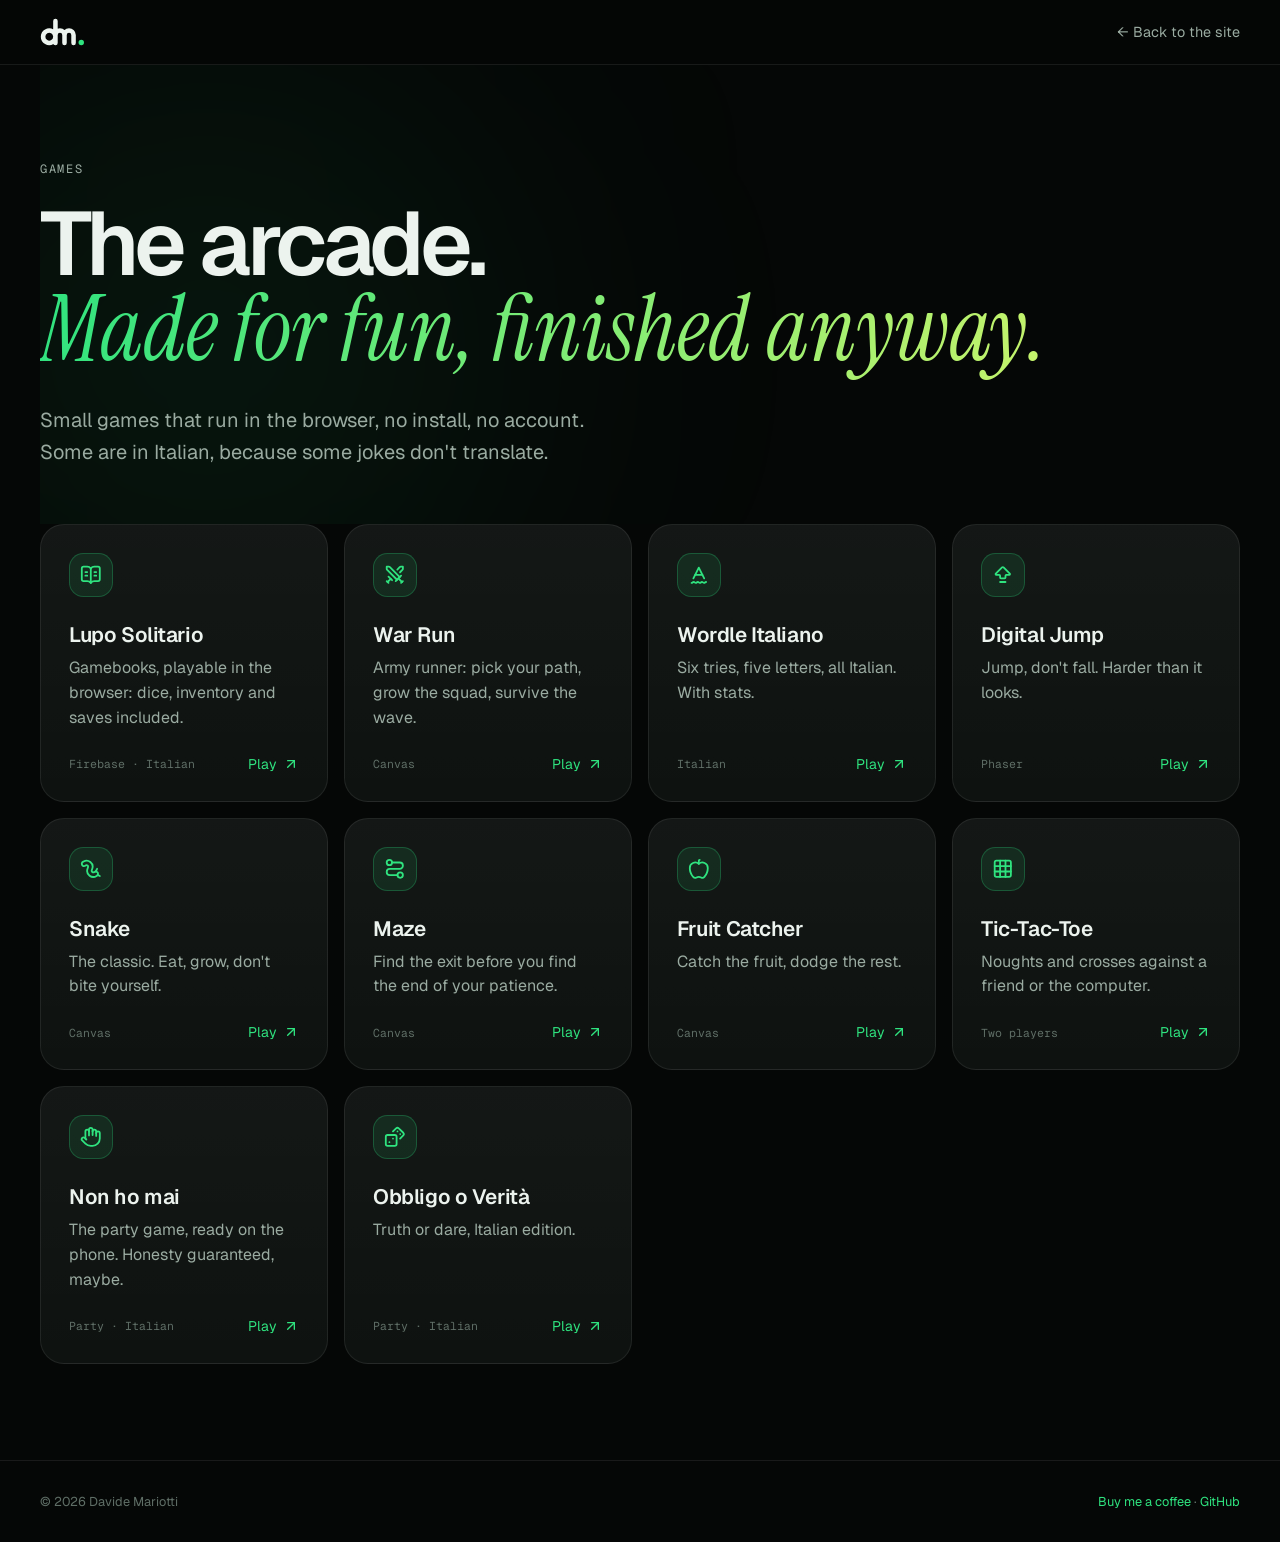
==== index.html @ 3643da19 "Back to the site leads to the Italian home for Italian readers; Wordle's Enter key fits on phones an" ====
<!doctype html>
<html lang="en">
<head>
  <meta charset="utf-8">
  <meta name="viewport" content="width=device-width, initial-scale=1">
  <title>Games · Davide Mariotti</title>
  <meta name="description" content="Small browser games by Davide Mariotti: Lupo Solitario gamebooks, War Run, a Wordle in Italian, Snake, Maze and party games.">
  <link rel="canonical" href="https://davide-mariotti.github.io/games/">
  <meta property="og:title" content="Games · Davide Mariotti">
  <meta property="og:description" content="Small browser games: gamebooks, runners, puzzles and party games.">
  <meta property="og:image" content="https://davide-mariotti.github.io/og.png">
  <meta name="theme-color" content="#050706">
  <link rel="icon" href="/favicon.svg" type="image/svg+xml">
  <link rel="icon" href="/favicon.ico" sizes="32x32">
  <link rel="preconnect" href="https://fonts.googleapis.com">
  <link rel="preconnect" href="https://fonts.gstatic.com" crossorigin>
  <link href="https://fonts.googleapis.com/css2?family=Geist:wght@400..700&family=Geist+Mono&family=Instrument+Serif:ital@1&display=swap" rel="stylesheet">
  <style>
    :root { --bg:#050706; --surface:#0b0f0d; --line:rgb(255 255 255 / .08); --ink:#ecf3ee; --muted:#9aaba1; --faint:#5f6e66; --accent:#2fe37f; --lime:#c6f36b; }
    * { box-sizing: border-box; margin: 0; }
    html { background: var(--bg); color: var(--ink); font-family: Geist, system-ui, sans-serif; -webkit-font-smoothing: antialiased; color-scheme: dark; }
    html, body { overflow-x: clip; }
    body { min-height: 100svh; }
    a { color: inherit; text-decoration: none; }
    :focus-visible { outline: 2px solid var(--accent); outline-offset: 3px; border-radius: 6px; }
    .wrap { width: min(1200px, 100% - 2.5rem); margin-inline: auto; }
    header { position: sticky; top: 0; z-index: 10; background: rgb(5 7 6 / .75); backdrop-filter: blur(14px); border-bottom: 1px solid var(--line); }
    header .wrap { display: flex; align-items: center; justify-content: space-between; height: 64px; }
    .logo svg { height: 28px; display: block; }
    .back { font-size: .9rem; color: var(--muted); } .back:hover { color: var(--ink); }
    .kicker { font: .75rem "Geist Mono", monospace; letter-spacing: .14em; text-transform: uppercase; color: var(--muted); }
    .hero { padding: 6rem 0 3.5rem; position: relative; overflow: hidden; }
    .hero::before { content: ""; position: absolute; left: -10%; top: 0; width: 36rem; height: 36rem; max-width: 100%; border-radius: 50%; background: rgb(47 227 127 / .08); filter: blur(140px); z-index: -1; }
    h1 { font-size: clamp(2.6rem, 7vw, 6.5rem); line-height: .95; letter-spacing: -.05em; font-weight: 600; margin-top: 1.5rem; }
    .serif { font-family: "Instrument Serif", serif; font-style: italic; font-weight: 400; letter-spacing: 0; background: linear-gradient(100deg, var(--accent), var(--lime)); -webkit-background-clip: text; background-clip: text; color: transparent; }
    .lead { margin-top: 2rem; max-width: 36rem; font-size: clamp(1.05rem, 1.6vw, 1.25rem); line-height: 1.6; color: var(--muted); }
    .grid { display: grid; gap: 1rem; grid-template-columns: repeat(auto-fill, minmax(260px, 1fr)); padding-bottom: 6rem; }
    .card { position: relative; display: flex; flex-direction: column; padding: 1.75rem; border-radius: 1.5rem; border: 1px solid var(--line); background: linear-gradient(180deg, rgb(255 255 255 / .035), rgb(255 255 255 / .01)), var(--surface); overflow: hidden; isolation: isolate; transition: transform .4s cubic-bezier(.16,1,.3,1), border-color .3s; }
    .card::before { content: ""; position: absolute; inset: 0; z-index: -1; opacity: 0; transition: opacity .4s; background: radial-gradient(420px circle at var(--x, 50%) var(--y, 0%), rgb(47 227 127 / .13), transparent 45%); }
    .card:hover { transform: translateY(-3px); border-color: rgb(47 227 127 / .28); } .card:hover::before { opacity: 1; }
    .tile { display: grid; place-items: center; width: 2.75rem; height: 2.75rem; border-radius: .9rem; background: rgb(47 227 127 / .1); border: 1px solid rgb(47 227 127 / .25); color: var(--accent); transition: transform .5s cubic-bezier(.16,1,.3,1); }
    .card:hover .tile { transform: rotate(-6deg) scale(1.1); }
    .i { width: 1.35rem; height: 1.35rem; } .i.s { width: 1rem; height: 1rem; }
    h2 { margin-top: 1.5rem; font-size: 1.3rem; font-weight: 600; letter-spacing: -.02em; }
    .card p { margin-top: .5rem; color: var(--muted); line-height: 1.55; }
    .meta { margin-top: auto; padding-top: 1.5rem; display: flex; align-items: center; gap: .4rem; font-size: .875rem; color: var(--accent); }
    .tag { margin-right: auto; font: .72rem "Geist Mono", monospace; color: var(--faint); }
    footer { border-top: 1px solid var(--line); padding: 2rem 0; font-size: .8rem; color: var(--faint); }
    footer .wrap { display: flex; flex-wrap: wrap; gap: .5rem 1.5rem; justify-content: space-between; }
    footer a { color: var(--accent); }
    @media (prefers-reduced-motion: reduce) { * { transition: none !important; } }
  </style>
</head>
<body>
  <header><div class="wrap">
    <a class="logo" href="/" aria-label="Davide Mariotti, home"><svg viewBox="7.5 12.5 108.8 68" role="img" aria-label="dm."><path d="M45,20V73M45,58A15,15 0 1 1 45,57.99M45,54A11,11 0 0 1 67,54V73M67,54A11,11 0 0 1 89,54V73" fill="none" stroke="#ecf3ee" stroke-width="11" stroke-linecap="round" stroke-linejoin="round"/><circle cx="107.7" cy="71.9" r="6.6" fill="#2fe37f"/></svg></a>
    <a class="back" href="/" data-en="&larr; Back to the site" data-it="&larr; Torna al sito">&larr; Back to the site</a>
  </div></header>
  <main class="wrap">
    <section class="hero">
      <p class="kicker" data-en="Games" data-it="Giochi">Games</p>
      <h1><span data-en="The arcade." data-it="La sala giochi.">The arcade.</span><br><span class="serif" data-en="Made for fun, finished anyway." data-it="Fatti per gioco, finiti comunque.">Made for fun, finished anyway.</span></h1>
      <p class="lead" data-en="Small games that run in the browser, no install, no account. Some are in Italian, because some jokes don&#39;t translate." data-it="Piccoli giochi che girano nel browser, senza installare niente e senza account. Alcuni sono in italiano, perché certe battute non si traducono.">Small games that run in the browser, no install, no account. Some are in Italian, because some jokes don't translate.</p>
    </section>
    <section class="grid">
    <a class="card" href="LupoSolitario/">
      <span class="tile"><svg aria-hidden="true" class="i"
  class="lucide lucide-book-open-text"
  xmlns="http://www.w3.org/2000/svg"
  
  
  viewBox="0 0 24 24"
  fill="none"
  stroke="currentColor"
  stroke-width="2"
  stroke-linecap="round"
  stroke-linejoin="round"
>
  <path d="M12 5v16" />
  <path d="M16 13h2" />
  <path d="M16 9h2" />
  <path d="M20.001 19A2 2 0 0022 17V5a2 2 0 00-1.999-2L16 3.002A5 5 0 0012 5a5 5 0 00-4-2H4a2 2 0 00-2 2v12a2 2 0 001.999 2H8a5 5 0 014 2 5 5 0 014-2z" />
  <path d="M6 13h2" />
  <path d="M6 9h2" />
</svg></span>
      <h2>Lupo Solitario</h2>
      <p data-en="Gamebooks, playable in the browser: dice, inventory and saves included." data-it="I librogame, giocabili nel browser: dadi, inventario e salvataggi compresi.">Gamebooks, playable in the browser: dice, inventory and saves included.</p>
      <span class="meta"><span class="tag">Firebase · Italian</span><span data-en="Play" data-it="Gioca">Play</span><svg aria-hidden="true" class="i s"
  class="lucide lucide-arrow-up-right"
  xmlns="http://www.w3.org/2000/svg"
  
  
  viewBox="0 0 24 24"
  fill="none"
  stroke="currentColor"
  stroke-width="2"
  stroke-linecap="round"
  stroke-linejoin="round"
>
  <path d="M7 7h10v10" />
  <path d="M7 17 17 7" />
</svg></span>
    </a>
    <a class="card" href="war-run/">
      <span class="tile"><svg aria-hidden="true" class="i"
  class="lucide lucide-swords"
  xmlns="http://www.w3.org/2000/svg"
  
  
  viewBox="0 0 24 24"
  fill="none"
  stroke="currentColor"
  stroke-width="2"
  stroke-linecap="round"
  stroke-linejoin="round"
>
  <path d="m13 19 6-6" />
  <path d="M14.5 17.5 3.586 6.586A2 2 0 013 5.172V3h2.172a2 2 0 011.414.586L17.5 14.5" />
  <path d="m14.828 6.172 2.586-2.586A2 2 0 0118.828 3H21v2.172a2 2 0 01-.586 1.414l-2.586 2.586" />
  <path d="m16 16 4 4" />
  <path d="m19 21 2-2" />
  <path d="m5 14 4 4" />
  <path d="m5 21-2-2" />
  <path d="M7.5 16.5 4 20" />
</svg></span>
      <h2>War Run</h2>
      <p data-en="Army runner: pick your path, grow the squad, survive the wave." data-it="Runner militare: scegli la strada, ingrandisci la squadra, sopravvivi all&#39;ondata.">Army runner: pick your path, grow the squad, survive the wave.</p>
      <span class="meta"><span class="tag">Canvas</span><span data-en="Play" data-it="Gioca">Play</span><svg aria-hidden="true" class="i s"
  class="lucide lucide-arrow-up-right"
  xmlns="http://www.w3.org/2000/svg"
  
  
  viewBox="0 0 24 24"
  fill="none"
  stroke="currentColor"
  stroke-width="2"
  stroke-linecap="round"
  stroke-linejoin="round"
>
  <path d="M7 7h10v10" />
  <path d="M7 17 17 7" />
</svg></span>
    </a>
    <a class="card" href="wordle/">
      <span class="tile"><svg aria-hidden="true" class="i"
  class="lucide lucide-spell-check-2"
  xmlns="http://www.w3.org/2000/svg"
  
  
  viewBox="0 0 24 24"
  fill="none"
  stroke="currentColor"
  stroke-width="2"
  stroke-linecap="round"
  stroke-linejoin="round"
>
  <path d="m6 16 6-12 6 12" />
  <path d="M8 12h8" />
  <path d="M4 21c1.1 0 1.1-1 2.3-1s1.1 1 2.3 1c1.1 0 1.1-1 2.3-1 1.1 0 1.1 1 2.3 1 1.1 0 1.1-1 2.3-1 1.1 0 1.1 1 2.3 1 1.1 0 1.1-1 2.3-1" />
</svg></span>
      <h2>Wordle Italiano</h2>
      <p data-en="Six tries, five letters, all Italian. With stats." data-it="Sei tentativi, cinque lettere, tutto in italiano. Con le statistiche.">Six tries, five letters, all Italian. With stats.</p>
      <span class="meta"><span class="tag">Italian</span><span data-en="Play" data-it="Gioca">Play</span><svg aria-hidden="true" class="i s"
  class="lucide lucide-arrow-up-right"
  xmlns="http://www.w3.org/2000/svg"
  
  
  viewBox="0 0 24 24"
  fill="none"
  stroke="currentColor"
  stroke-width="2"
  stroke-linecap="round"
  stroke-linejoin="round"
>
  <path d="M7 7h10v10" />
  <path d="M7 17 17 7" />
</svg></span>
    </a>
    <a class="card" href="jump/">
      <span class="tile"><svg aria-hidden="true" class="i"
  class="lucide lucide-arrow-big-up-dash"
  xmlns="http://www.w3.org/2000/svg"
  
  
  viewBox="0 0 24 24"
  fill="none"
  stroke="currentColor"
  stroke-width="2"
  stroke-linecap="round"
  stroke-linejoin="round"
>
  <path d="M14 16a1 1 0 0 0 1-1v-2a1 1 0 0 1 1-1h3.293a.707.707 0 0 0 .5-1.207l-6.939-6.939a1.207 1.207 0 0 0-1.708 0l-6.94 6.94a.707.707 0 0 0 .5 1.206H8a1 1 0 0 1 1 1v2a1 1 0 0 0 1 1z" />
  <path d="M9 20h6" />
</svg></span>
      <h2>Digital Jump</h2>
      <p data-en="Jump, don&#39;t fall. Harder than it looks." data-it="Salta, non cadere. Più difficile di quanto sembri.">Jump, don&#39;t fall. Harder than it looks.</p>
      <span class="meta"><span class="tag">Phaser</span><span data-en="Play" data-it="Gioca">Play</span><svg aria-hidden="true" class="i s"
  class="lucide lucide-arrow-up-right"
  xmlns="http://www.w3.org/2000/svg"
  
  
  viewBox="0 0 24 24"
  fill="none"
  stroke="currentColor"
  stroke-width="2"
  stroke-linecap="round"
  stroke-linejoin="round"
>
  <path d="M7 7h10v10" />
  <path d="M7 17 17 7" />
</svg></span>
    </a>
    <a class="card" href="snake/">
      <span class="tile"><svg aria-hidden="true" class="i"
  class="lucide lucide-worm"
  xmlns="http://www.w3.org/2000/svg"
  
  
  viewBox="0 0 24 24"
  fill="none"
  stroke="currentColor"
  stroke-width="2"
  stroke-linecap="round"
  stroke-linejoin="round"
>
  <path d="m19 12-1.5 3" />
  <path d="M19.63 18.81 22 20" />
  <path d="M6.47 8.23a1.68 1.68 0 0 1 2.44 1.93l-.64 2.08a6.76 6.76 0 0 0 10.16 7.67l.42-.27a1 1 0 1 0-2.73-4.21l-.42.27a1.76 1.76 0 0 1-2.63-1.99l.64-2.08A6.66 6.66 0 0 0 3.94 3.9l-.7.4a1 1 0 1 0 2.55 4.34z" />
</svg></span>
      <h2>Snake</h2>
      <p data-en="The classic. Eat, grow, don&#39;t bite yourself." data-it="Il classico. Mangia, cresci, non morderti.">The classic. Eat, grow, don&#39;t bite yourself.</p>
      <span class="meta"><span class="tag">Canvas</span><span data-en="Play" data-it="Gioca">Play</span><svg aria-hidden="true" class="i s"
  class="lucide lucide-arrow-up-right"
  xmlns="http://www.w3.org/2000/svg"
  
  
  viewBox="0 0 24 24"
  fill="none"
  stroke="currentColor"
  stroke-width="2"
  stroke-linecap="round"
  stroke-linejoin="round"
>
  <path d="M7 7h10v10" />
  <path d="M7 17 17 7" />
</svg></span>
    </a>
    <a class="card" href="maze/">
      <span class="tile"><svg aria-hidden="true" class="i"
  class="lucide lucide-route"
  xmlns="http://www.w3.org/2000/svg"
  
  
  viewBox="0 0 24 24"
  fill="none"
  stroke="currentColor"
  stroke-width="2"
  stroke-linecap="round"
  stroke-linejoin="round"
>
  <path d="M9 5h8.5a1 1 0 010 7h-11a1 1 0 000 7H15" />
  <circle cx="18" cy="19" r="3" />
  <circle cx="6" cy="5" r="3" />
</svg></span>
      <h2>Maze</h2>
      <p data-en="Find the exit before you find the end of your patience." data-it="Trova l&#39;uscita prima di trovare il limite della pazienza.">Find the exit before you find the end of your patience.</p>
      <span class="meta"><span class="tag">Canvas</span><span data-en="Play" data-it="Gioca">Play</span><svg aria-hidden="true" class="i s"
  class="lucide lucide-arrow-up-right"
  xmlns="http://www.w3.org/2000/svg"
  
  
  viewBox="0 0 24 24"
  fill="none"
  stroke="currentColor"
  stroke-width="2"
  stroke-linecap="round"
  stroke-linejoin="round"
>
  <path d="M7 7h10v10" />
  <path d="M7 17 17 7" />
</svg></span>
    </a>
    <a class="card" href="fruitcatcher/">
      <span class="tile"><svg aria-hidden="true" class="i"
  class="lucide lucide-apple"
  xmlns="http://www.w3.org/2000/svg"
  
  
  viewBox="0 0 24 24"
  fill="none"
  stroke="currentColor"
  stroke-width="2"
  stroke-linecap="round"
  stroke-linejoin="round"
>
  <path d="M12 6.528V3a1 1 0 0 1 1-1h0" />
  <path d="M18.237 21A15 15 0 0 0 22 11a6 6 0 0 0-10-4.472A6 6 0 0 0 2 11a15.1 15.1 0 0 0 3.763 10 3 3 0 0 0 3.648.648 5.5 5.5 0 0 1 5.178 0A3 3 0 0 0 18.237 21" />
</svg></span>
      <h2>Fruit Catcher</h2>
      <p data-en="Catch the fruit, dodge the rest." data-it="Prendi la frutta, evita il resto.">Catch the fruit, dodge the rest.</p>
      <span class="meta"><span class="tag">Canvas</span><span data-en="Play" data-it="Gioca">Play</span><svg aria-hidden="true" class="i s"
  class="lucide lucide-arrow-up-right"
  xmlns="http://www.w3.org/2000/svg"
  
  
  viewBox="0 0 24 24"
  fill="none"
  stroke="currentColor"
  stroke-width="2"
  stroke-linecap="round"
  stroke-linejoin="round"
>
  <path d="M7 7h10v10" />
  <path d="M7 17 17 7" />
</svg></span>
    </a>
    <a class="card" href="tictactoe/">
      <span class="tile"><svg aria-hidden="true" class="i"
  class="lucide lucide-grid-3x3"
  xmlns="http://www.w3.org/2000/svg"
  
  
  viewBox="0 0 24 24"
  fill="none"
  stroke="currentColor"
  stroke-width="2"
  stroke-linecap="round"
  stroke-linejoin="round"
>
  <rect width="18" height="18" x="3" y="3" rx="2" />
  <path d="M3 9h18" />
  <path d="M3 15h18" />
  <path d="M9 3v18" />
  <path d="M15 3v18" />
</svg></span>
      <h2>Tic-Tac-Toe</h2>
      <p data-en="Noughts and crosses against a friend or the computer." data-it="Tris contro un amico o contro il computer.">Noughts and crosses against a friend or the computer.</p>
      <span class="meta"><span class="tag">Two players</span><span data-en="Play" data-it="Gioca">Play</span><svg aria-hidden="true" class="i s"
  class="lucide lucide-arrow-up-right"
  xmlns="http://www.w3.org/2000/svg"
  
  
  viewBox="0 0 24 24"
  fill="none"
  stroke="currentColor"
  stroke-width="2"
  stroke-linecap="round"
  stroke-linejoin="round"
>
  <path d="M7 7h10v10" />
  <path d="M7 17 17 7" />
</svg></span>
    </a>
    <a class="card" href="non-ho-mai/">
      <span class="tile"><svg aria-hidden="true" class="i"
  class="lucide lucide-hand"
  xmlns="http://www.w3.org/2000/svg"
  
  
  viewBox="0 0 24 24"
  fill="none"
  stroke="currentColor"
  stroke-width="2"
  stroke-linecap="round"
  stroke-linejoin="round"
>
  <path d="M18 11V6a2 2 0 0 0-2-2a2 2 0 0 0-2 2" />
  <path d="M14 10V4a2 2 0 0 0-2-2a2 2 0 0 0-2 2v2" />
  <path d="M10 10.5V6a2 2 0 0 0-2-2a2 2 0 0 0-2 2v8" />
  <path d="M18 8a2 2 0 1 1 4 0v6a8 8 0 0 1-8 8h-2c-2.8 0-4.5-.86-5.99-2.34l-3.6-3.6a2 2 0 0 1 2.83-2.82L7 15" />
</svg></span>
      <h2>Non ho mai</h2>
      <p data-en="The party game, ready on the phone. Honesty guaranteed, maybe." data-it="Il gioco da serata, pronto sul telefono. Sincerità garantita, forse.">The party game, ready on the phone. Honesty guaranteed, maybe.</p>
      <span class="meta"><span class="tag">Party · Italian</span><span data-en="Play" data-it="Gioca">Play</span><svg aria-hidden="true" class="i s"
  class="lucide lucide-arrow-up-right"
  xmlns="http://www.w3.org/2000/svg"
  
  
  viewBox="0 0 24 24"
  fill="none"
  stroke="currentColor"
  stroke-width="2"
  stroke-linecap="round"
  stroke-linejoin="round"
>
  <path d="M7 7h10v10" />
  <path d="M7 17 17 7" />
</svg></span>
    </a>
    <a class="card" href="obbligo-verità/obbligo-verita.html">
      <span class="tile"><svg aria-hidden="true" class="i"
  class="lucide lucide-dices"
  xmlns="http://www.w3.org/2000/svg"
  
  
  viewBox="0 0 24 24"
  fill="none"
  stroke="currentColor"
  stroke-width="2"
  stroke-linecap="round"
  stroke-linejoin="round"
>
  <rect width="12" height="12" x="2" y="10" rx="2" ry="2" />
  <path d="m17.92 14 3.5-3.5a2.24 2.24 0 0 0 0-3l-5-4.92a2.24 2.24 0 0 0-3 0L10 6" />
  <path d="M6 18h.01" />
  <path d="M10 14h.01" />
  <path d="M15 6h.01" />
  <path d="M18 9h.01" />
</svg></span>
      <h2>Obbligo o Verità</h2>
      <p data-en="Truth or dare, Italian edition." data-it="Obbligo o verità, edizione italiana.">Truth or dare, Italian edition.</p>
      <span class="meta"><span class="tag">Party · Italian</span><span data-en="Play" data-it="Gioca">Play</span><svg aria-hidden="true" class="i s"
  class="lucide lucide-arrow-up-right"
  xmlns="http://www.w3.org/2000/svg"
  
  
  viewBox="0 0 24 24"
  fill="none"
  stroke="currentColor"
  stroke-width="2"
  stroke-linecap="round"
  stroke-linejoin="round"
>
  <path d="M7 7h10v10" />
  <path d="M7 17 17 7" />
</svg></span>
    </a>
    </section>
  </main>
  <footer><div class="wrap"><span>&copy; 2026 Davide Mariotti</span><span><a href="https://ko-fi.com/Z0X32ATNHL" data-en="Buy me a coffee" data-it="Offrimi un caffè">Buy me a coffee</a> &middot; <a href="https://github.com/davide-mariotti/games">GitHub</a></span></div></footer>
  <script>
    // Italian browser, Italian page. Everything else reads English.
    if ((navigator.language || "").toLowerCase().startsWith("it")) {
      document.documentElement.lang = "it";
      document.querySelectorAll("[data-it]").forEach((el) => (el.innerHTML = el.dataset.it));
      document.querySelectorAll('a[href="/"]').forEach((a) => (a.href = "/it/"));
    }
    document.querySelectorAll(".card").forEach((c) => c.addEventListener("pointermove", (e) => {
      const r = c.getBoundingClientRect();
      c.style.setProperty("--x", e.clientX - r.left + "px");
      c.style.setProperty("--y", e.clientY - r.top + "px");
    }));
  </script>
</body>
</html>
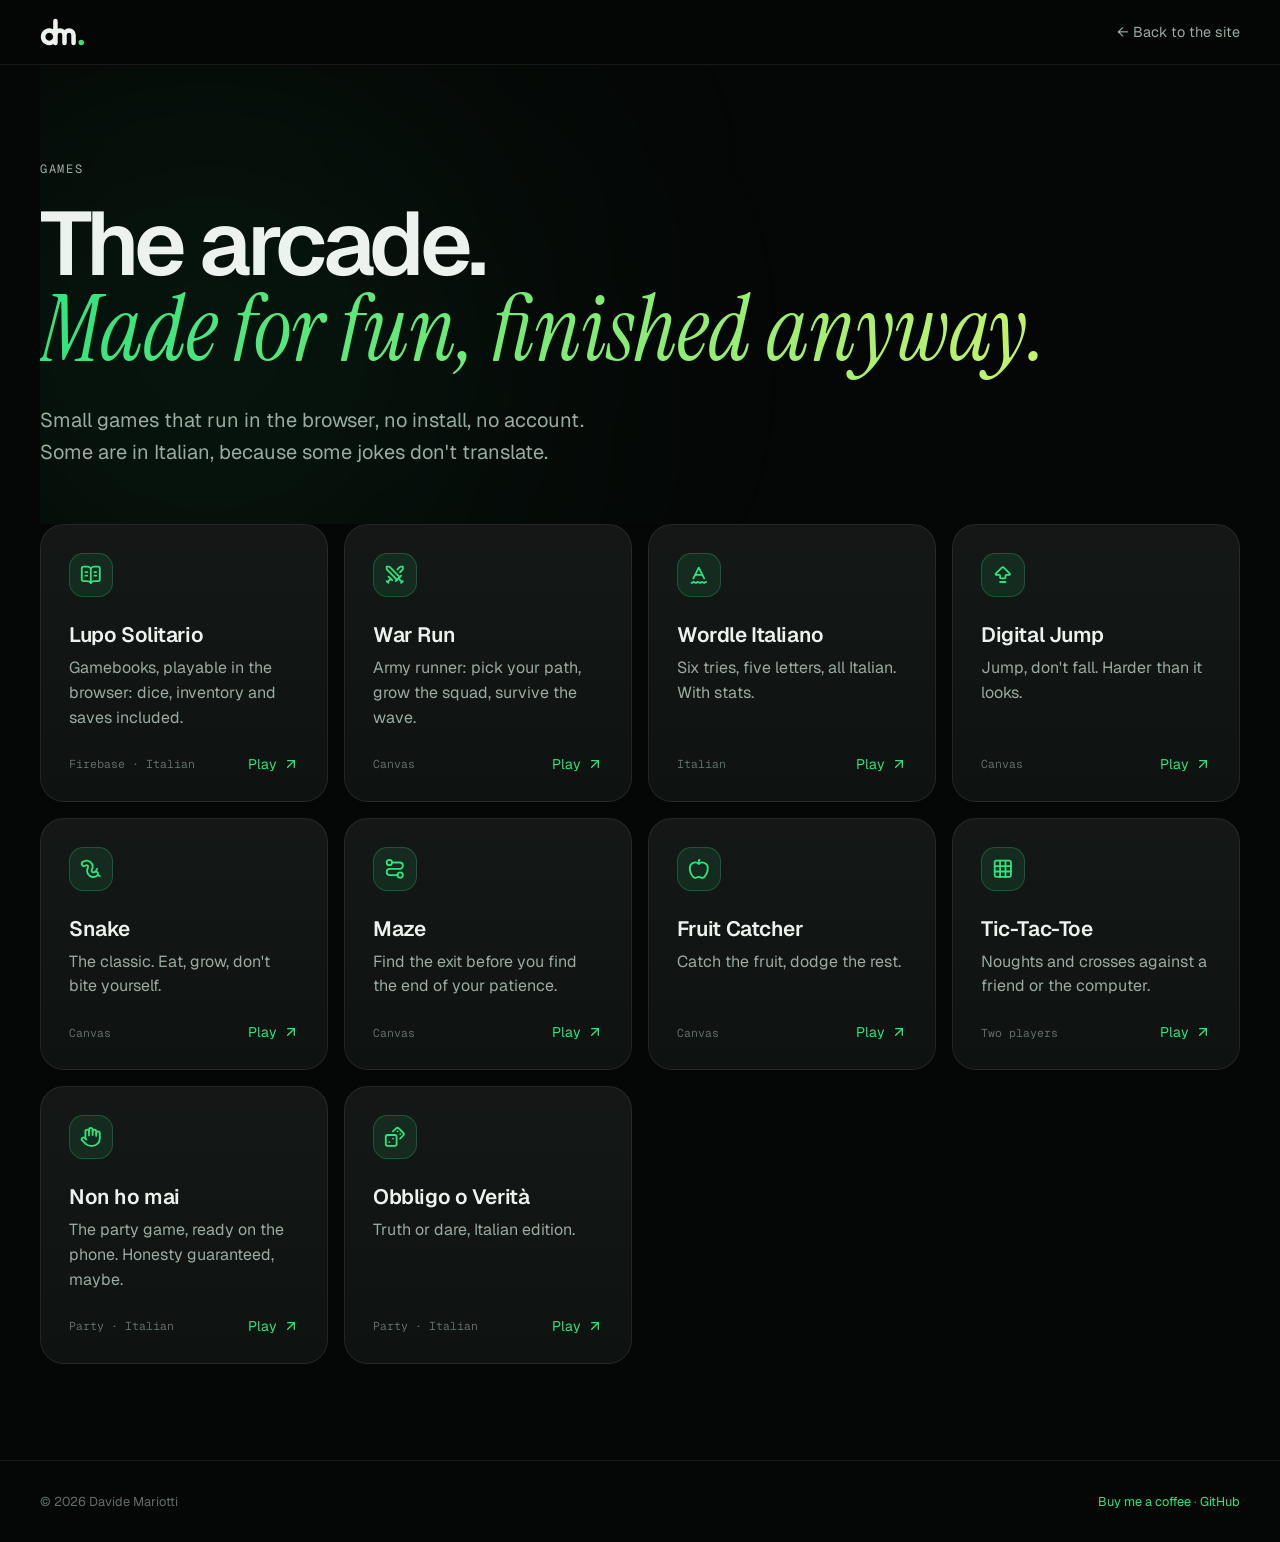
==== commit c96dfcb3: "Digital Jump rebuilt with touch controls, springs, rockets and bugs; Fruit Catcher and Jump now shar" ====
--- a/index.html
+++ b/index.html
@@ -194,7 +194,7 @@
 </svg></span>
       <h2>Digital Jump</h2>
       <p data-en="Jump, don&#39;t fall. Harder than it looks." data-it="Salta, non cadere. Più difficile di quanto sembri.">Jump, don&#39;t fall. Harder than it looks.</p>
-      <span class="meta"><span class="tag">Phaser</span><span data-en="Play" data-it="Gioca">Play</span><svg aria-hidden="true" class="i s"
+      <span class="meta"><span class="tag">Canvas</span><span data-en="Play" data-it="Gioca">Play</span><svg aria-hidden="true" class="i s"
   class="lucide lucide-arrow-up-right"
   xmlns="http://www.w3.org/2000/svg"
   
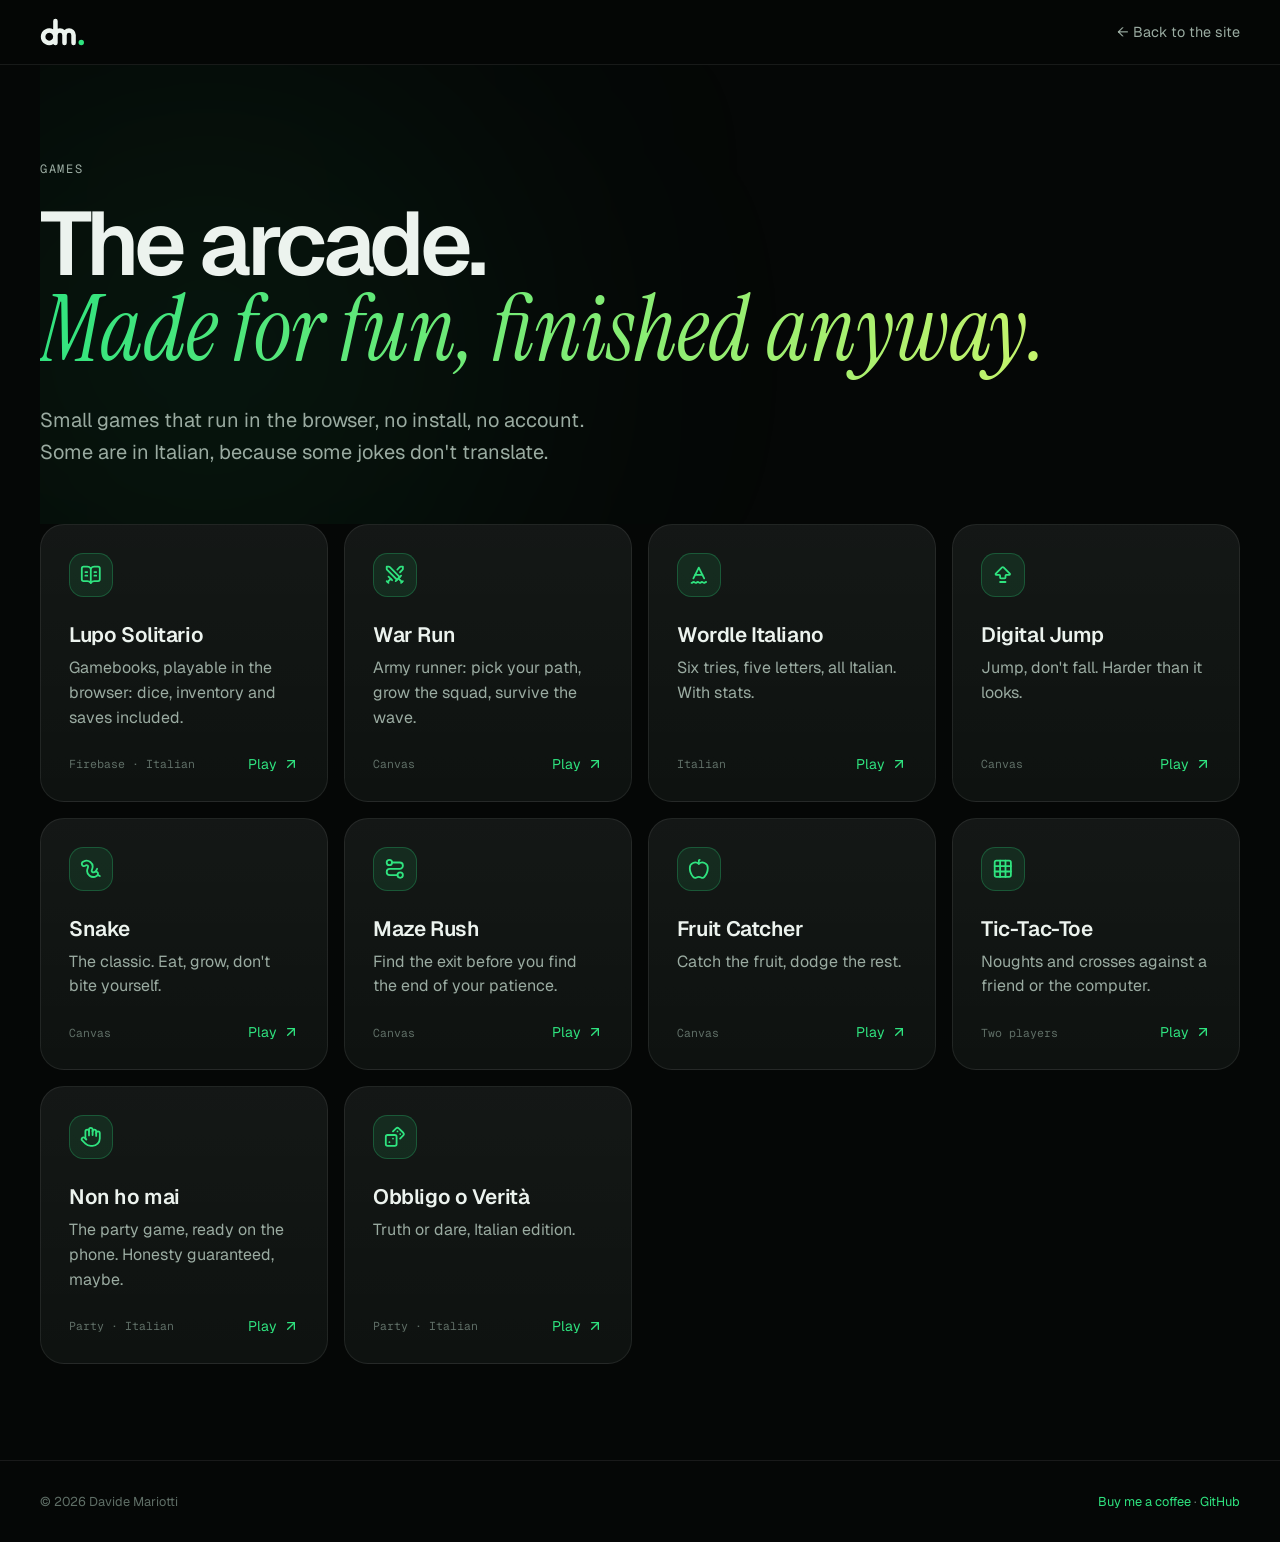
==== commit c29a4e56: "Maze rebuilt as Maze Rush: a race against the clock through ever bigger mazes, with keys, bugs, gems" ====
--- a/index.html
+++ b/index.html
@@ -262,7 +262,7 @@
   <circle cx="18" cy="19" r="3" />
   <circle cx="6" cy="5" r="3" />
 </svg></span>
-      <h2>Maze</h2>
+      <h2>Maze Rush</h2>
       <p data-en="Find the exit before you find the end of your patience." data-it="Trova l&#39;uscita prima di trovare il limite della pazienza.">Find the exit before you find the end of your patience.</p>
       <span class="meta"><span class="tag">Canvas</span><span data-en="Play" data-it="Gioca">Play</span><svg aria-hidden="true" class="i s"
   class="lucide lucide-arrow-up-right"
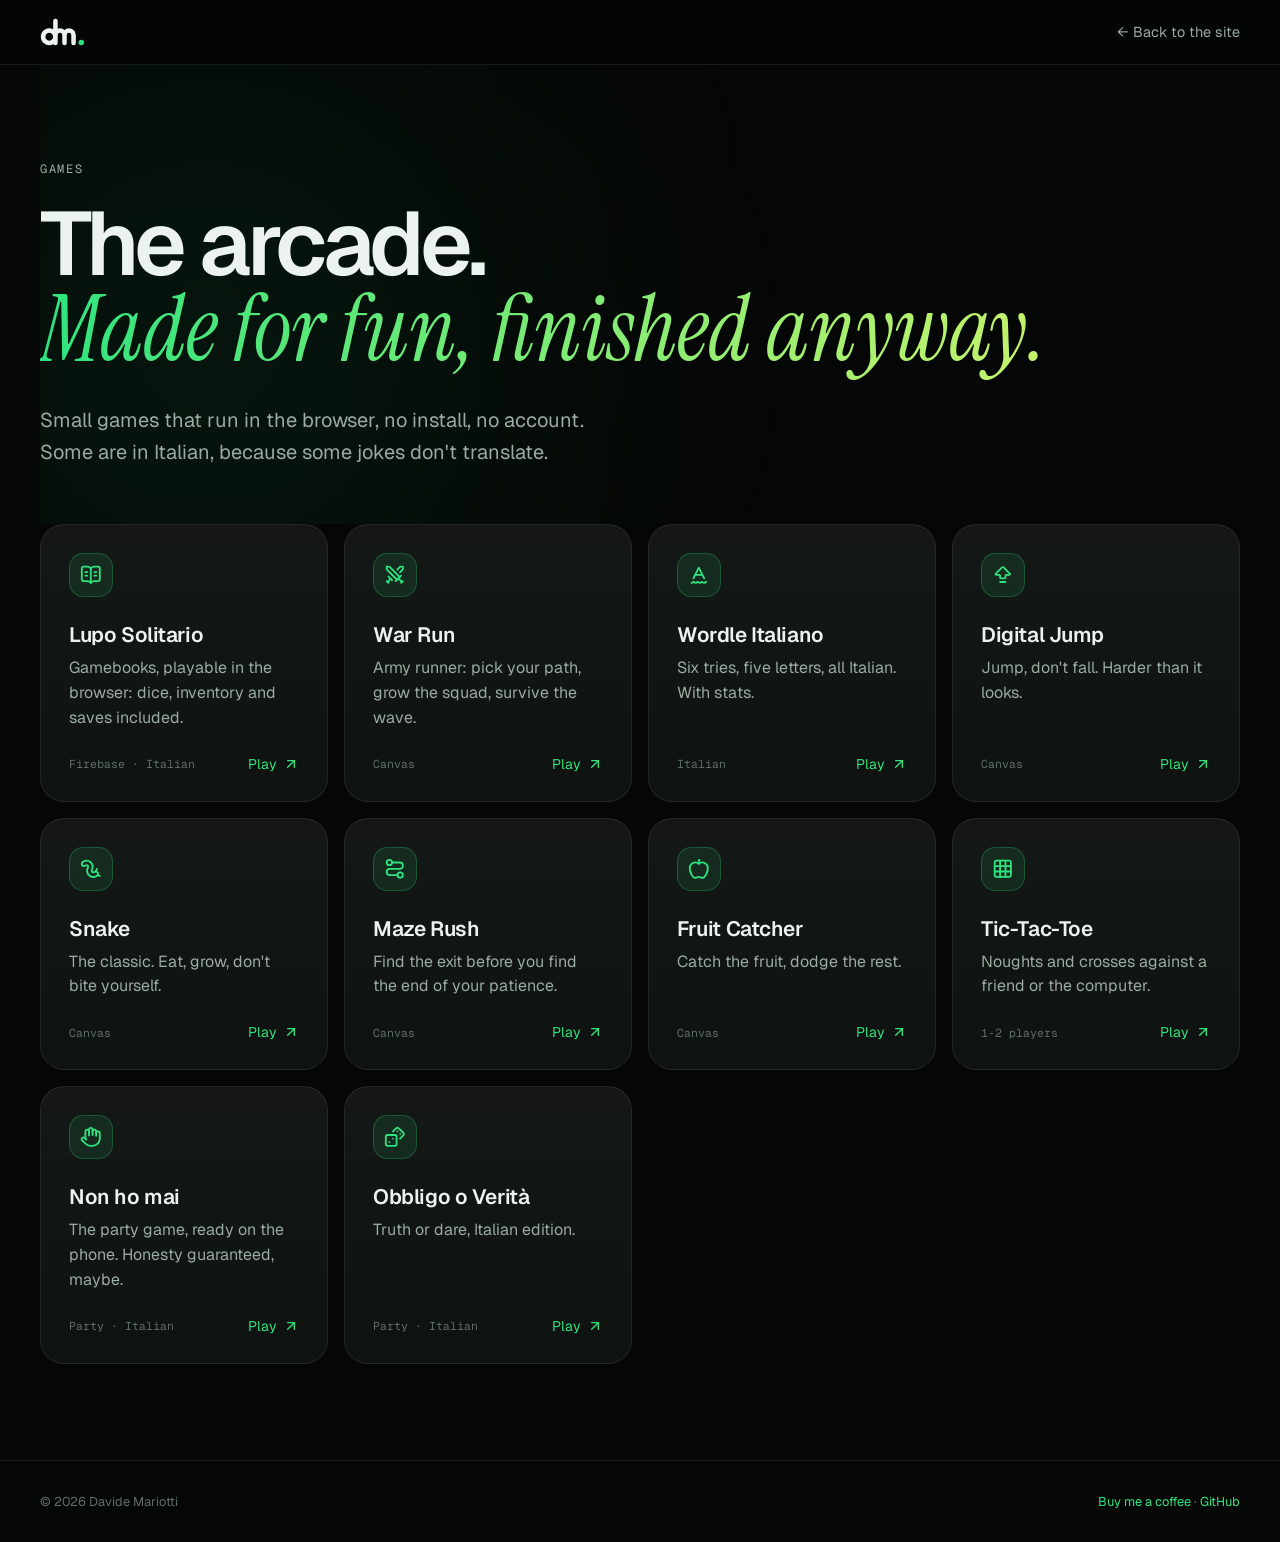
==== commit a8c374c9: "Tic-Tac-Toe rebuilt: play the computer (fallible or unbeatable) or a friend, with a running score, s" ====
--- a/index.html
+++ b/index.html
@@ -335,7 +335,7 @@
 </svg></span>
       <h2>Tic-Tac-Toe</h2>
       <p data-en="Noughts and crosses against a friend or the computer." data-it="Tris contro un amico o contro il computer.">Noughts and crosses against a friend or the computer.</p>
-      <span class="meta"><span class="tag">Two players</span><span data-en="Play" data-it="Gioca">Play</span><svg aria-hidden="true" class="i s"
+      <span class="meta"><span class="tag">1-2 players</span><span data-en="Play" data-it="Gioca">Play</span><svg aria-hidden="true" class="i s"
   class="lucide lucide-arrow-up-right"
   xmlns="http://www.w3.org/2000/svg"
   
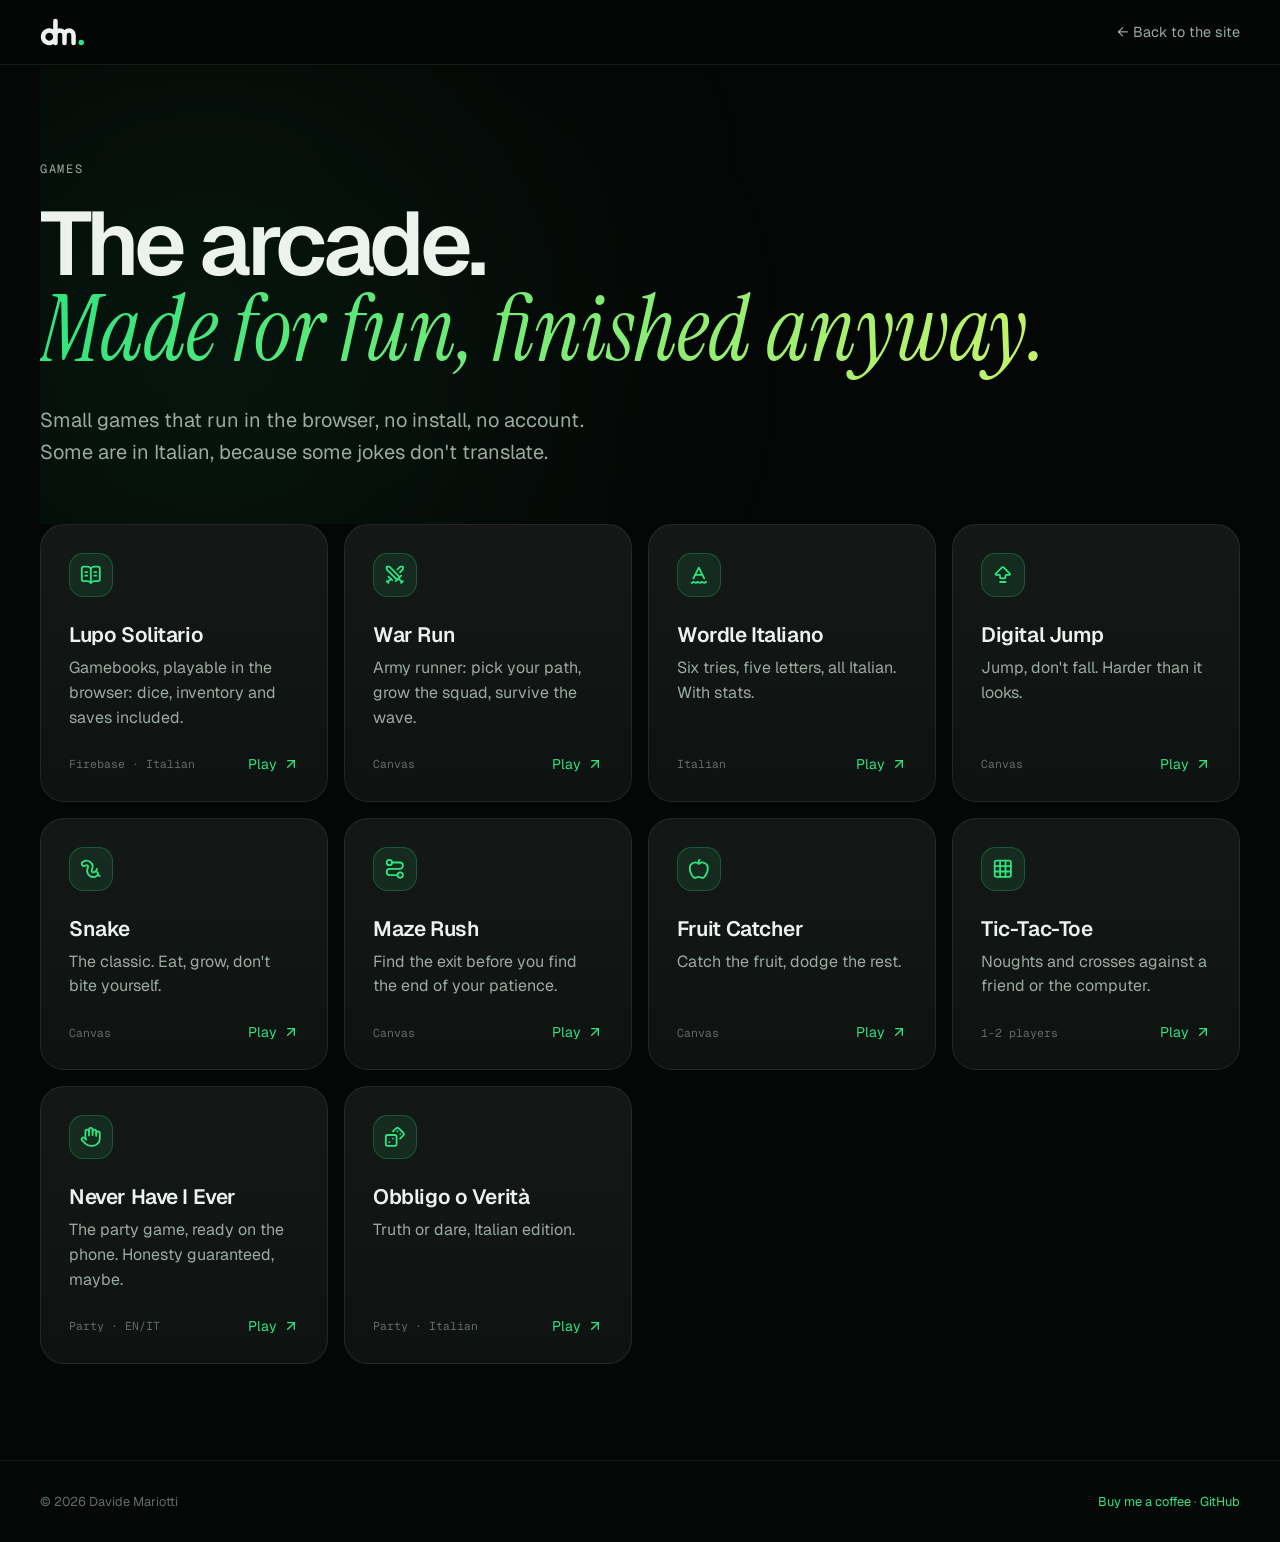
==== commit 9a8c6659: "Non ho mai rebuilt and now also in English as Never Have I Ever: a card deck with multi-pick categor" ====
--- a/index.html
+++ b/index.html
@@ -369,9 +369,9 @@
   <path d="M10 10.5V6a2 2 0 0 0-2-2a2 2 0 0 0-2 2v8" />
   <path d="M18 8a2 2 0 1 1 4 0v6a8 8 0 0 1-8 8h-2c-2.8 0-4.5-.86-5.99-2.34l-3.6-3.6a2 2 0 0 1 2.83-2.82L7 15" />
 </svg></span>
-      <h2>Non ho mai</h2>
+      <h2 data-en="Never Have I Ever" data-it="Non ho mai">Never Have I Ever</h2>
       <p data-en="The party game, ready on the phone. Honesty guaranteed, maybe." data-it="Il gioco da serata, pronto sul telefono. Sincerità garantita, forse.">The party game, ready on the phone. Honesty guaranteed, maybe.</p>
-      <span class="meta"><span class="tag">Party · Italian</span><span data-en="Play" data-it="Gioca">Play</span><svg aria-hidden="true" class="i s"
+      <span class="meta"><span class="tag">Party · EN/IT</span><span data-en="Play" data-it="Gioca">Play</span><svg aria-hidden="true" class="i s"
   class="lucide lucide-arrow-up-right"
   xmlns="http://www.w3.org/2000/svg"
   
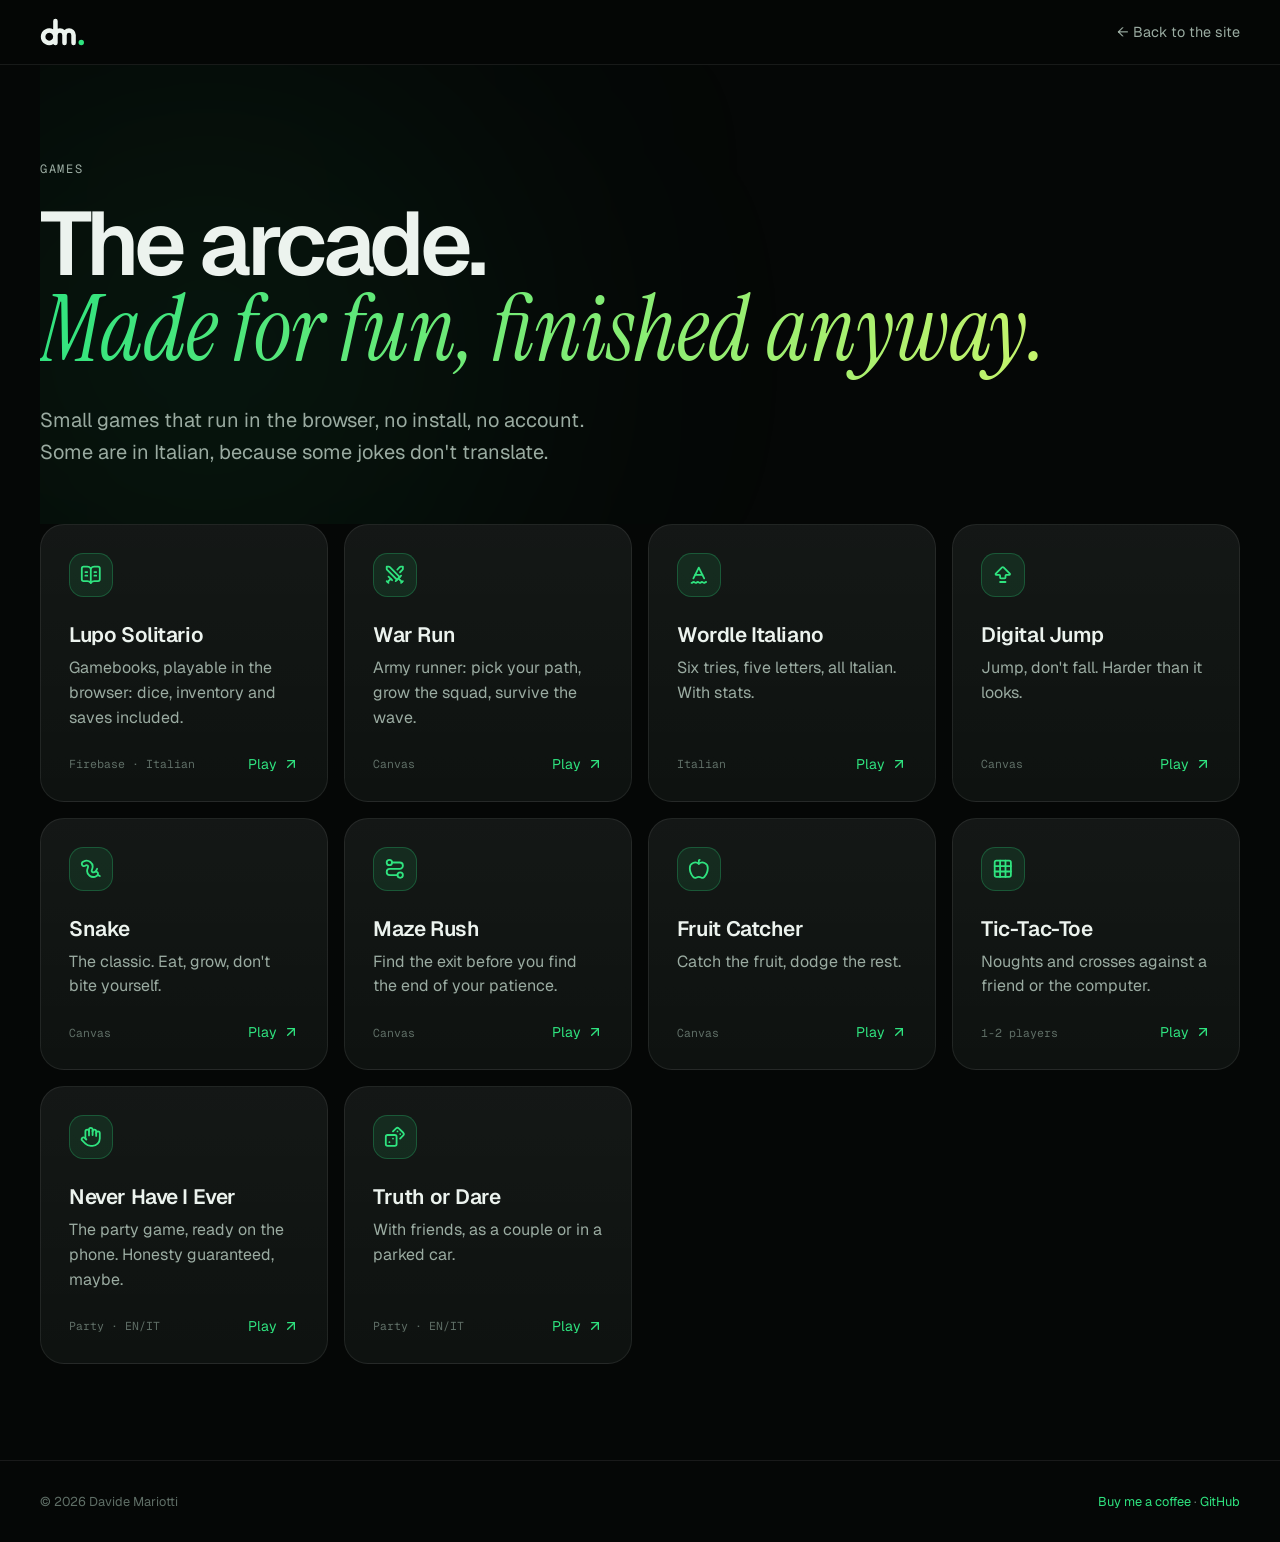
==== commit a4bb7224: "The games list and README now present Truth or Dare in English and Italian." ====
--- a/index.html
+++ b/index.html
@@ -387,7 +387,7 @@
   <path d="M7 17 17 7" />
 </svg></span>
     </a>
-    <a class="card" href="obbligo-verità/obbligo-verita.html">
+    <a class="card" href="obbligo-verità/">
       <span class="tile"><svg aria-hidden="true" class="i"
   class="lucide lucide-dices"
   xmlns="http://www.w3.org/2000/svg"
@@ -407,9 +407,9 @@
   <path d="M15 6h.01" />
   <path d="M18 9h.01" />
 </svg></span>
-      <h2>Obbligo o Verità</h2>
-      <p data-en="Truth or dare, Italian edition." data-it="Obbligo o verità, edizione italiana.">Truth or dare, Italian edition.</p>
-      <span class="meta"><span class="tag">Party · Italian</span><span data-en="Play" data-it="Gioca">Play</span><svg aria-hidden="true" class="i s"
+      <h2 data-en="Truth or Dare" data-it="Obbligo o Verità">Truth or Dare</h2>
+      <p data-en="With friends, as a couple or in a parked car." data-it="Tra amici, in due o in un parcheggio.">With friends, as a couple or in a parked car.</p>
+      <span class="meta"><span class="tag">Party · EN/IT</span><span data-en="Play" data-it="Gioca">Play</span><svg aria-hidden="true" class="i s"
   class="lucide lucide-arrow-up-right"
   xmlns="http://www.w3.org/2000/svg"
   
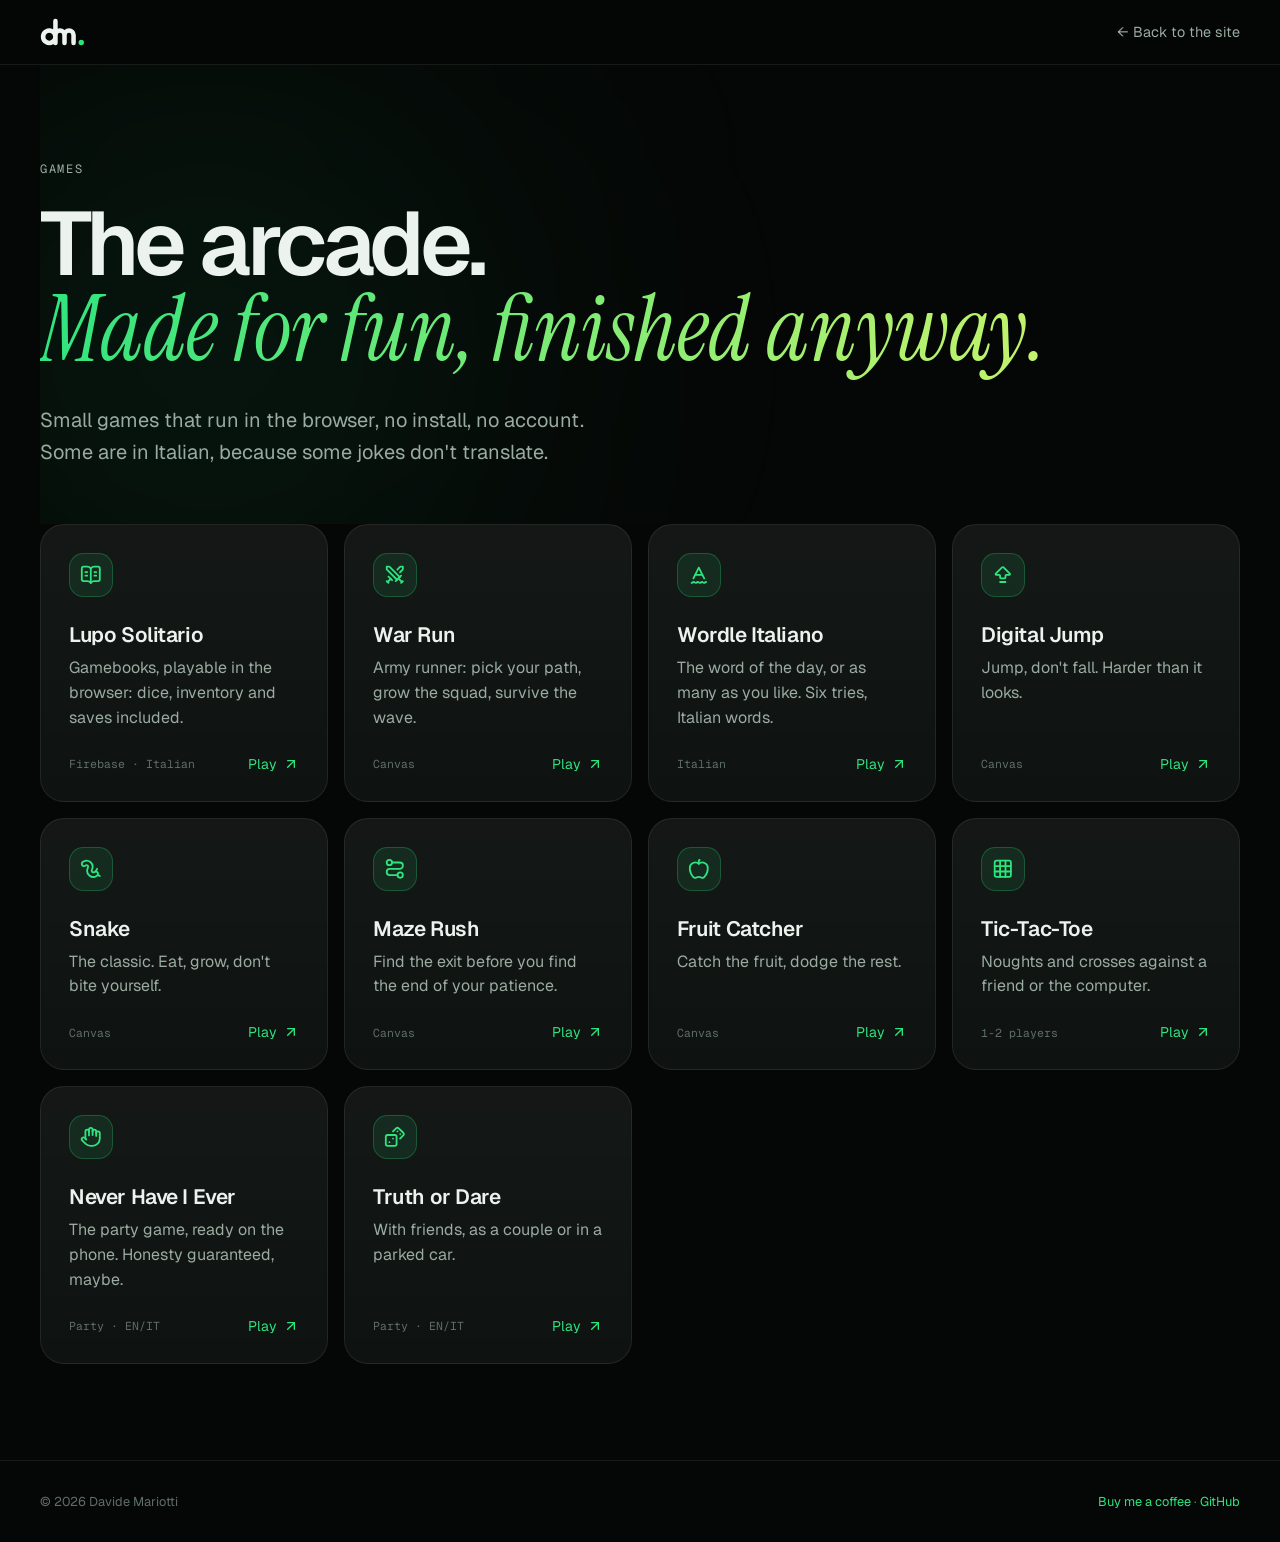
==== commit f5ec5d8f: "Wordle rebuilt: a word of the day for everyone, the site's look, Lucide achievements in English and " ====
--- a/index.html
+++ b/index.html
@@ -159,7 +159,7 @@
   <path d="M4 21c1.1 0 1.1-1 2.3-1s1.1 1 2.3 1c1.1 0 1.1-1 2.3-1 1.1 0 1.1 1 2.3 1 1.1 0 1.1-1 2.3-1 1.1 0 1.1 1 2.3 1 1.1 0 1.1-1 2.3-1" />
 </svg></span>
       <h2>Wordle Italiano</h2>
-      <p data-en="Six tries, five letters, all Italian. With stats." data-it="Sei tentativi, cinque lettere, tutto in italiano. Con le statistiche.">Six tries, five letters, all Italian. With stats.</p>
+      <p data-en="The word of the day, or as many as you like. Six tries, Italian words." data-it="La parola del giorno, o quante ne vuoi. Sei tentativi, parole italiane.">The word of the day, or as many as you like. Six tries, Italian words.</p>
       <span class="meta"><span class="tag">Italian</span><span data-en="Play" data-it="Gioca">Play</span><svg aria-hidden="true" class="i s"
   class="lucide lucide-arrow-up-right"
   xmlns="http://www.w3.org/2000/svg"
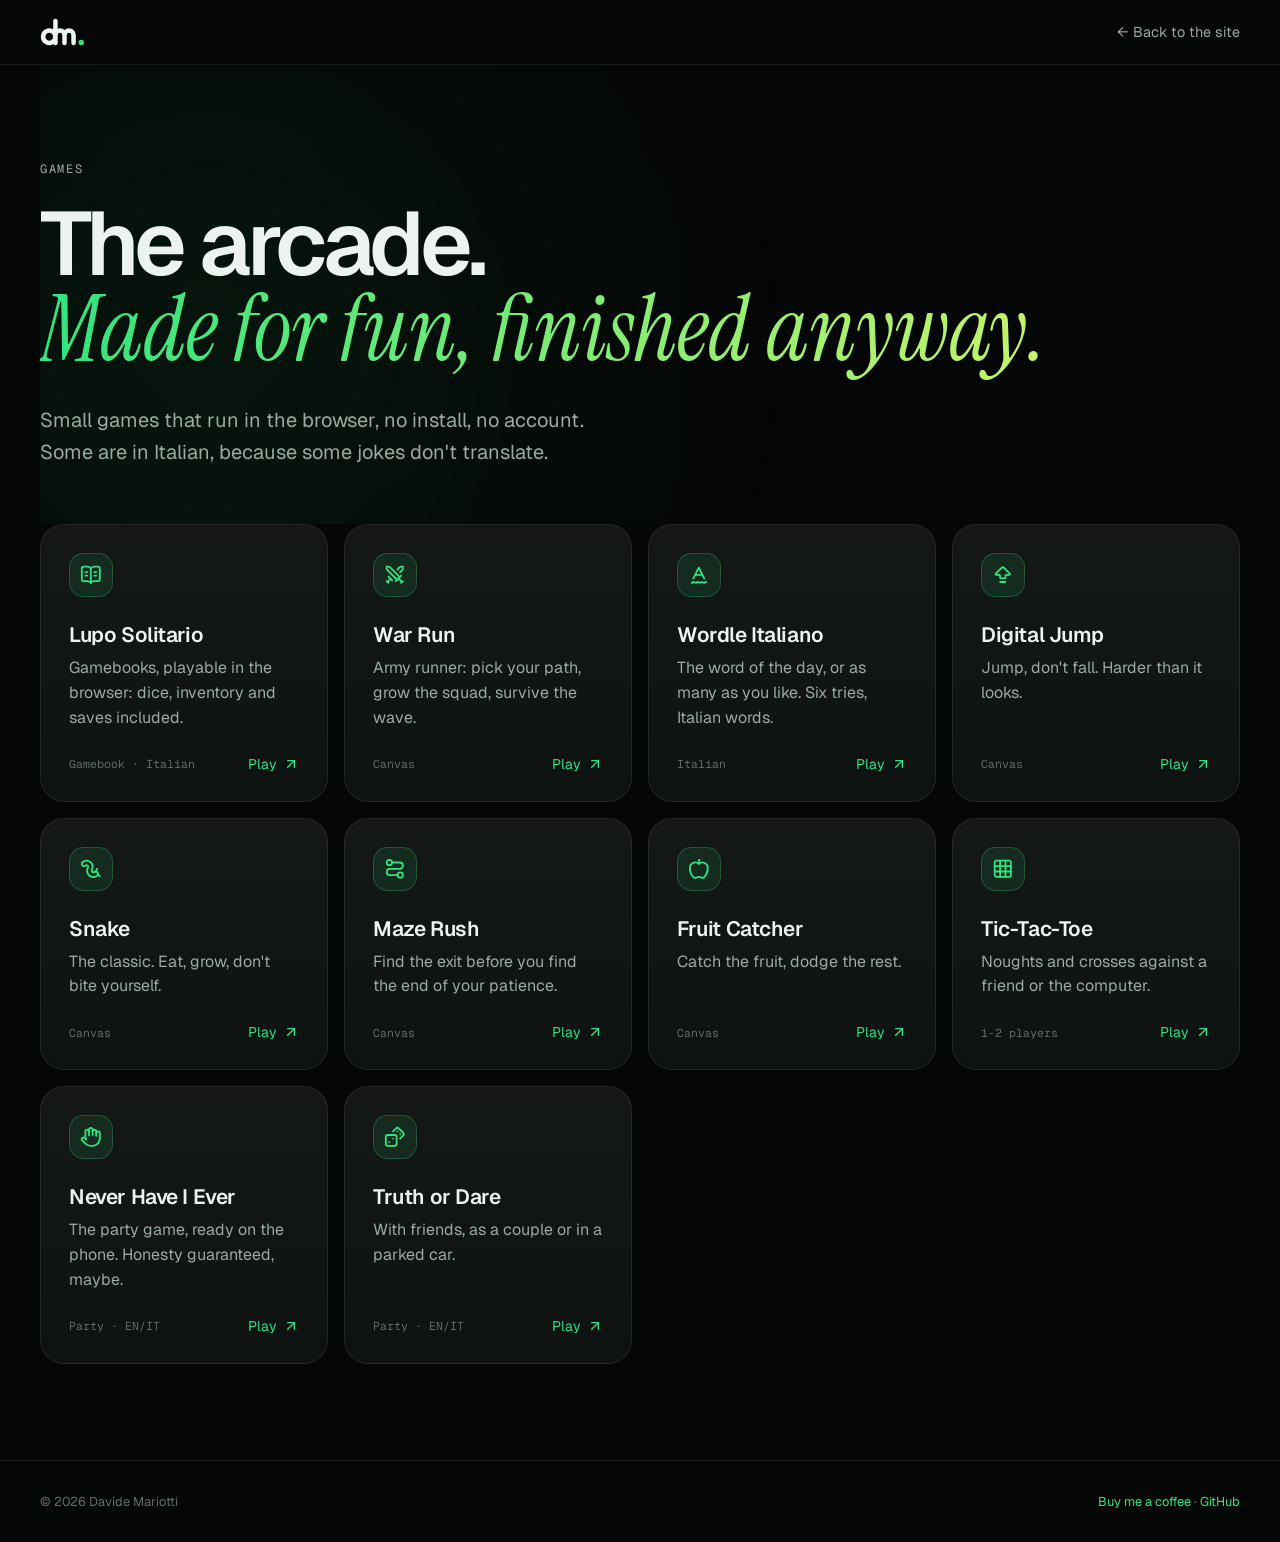
==== commit 403bdb52: "Lupo Solitario rebuilt with the site's look: playable without signing in (saves in the browser, Goog" ====
--- a/index.html
+++ b/index.html
@@ -85,7 +85,7 @@
 </svg></span>
       <h2>Lupo Solitario</h2>
       <p data-en="Gamebooks, playable in the browser: dice, inventory and saves included." data-it="I librogame, giocabili nel browser: dadi, inventario e salvataggi compresi.">Gamebooks, playable in the browser: dice, inventory and saves included.</p>
-      <span class="meta"><span class="tag">Firebase · Italian</span><span data-en="Play" data-it="Gioca">Play</span><svg aria-hidden="true" class="i s"
+      <span class="meta"><span class="tag">Gamebook · Italian</span><span data-en="Play" data-it="Gioca">Play</span><svg aria-hidden="true" class="i s"
   class="lucide lucide-arrow-up-right"
   xmlns="http://www.w3.org/2000/svg"
   
